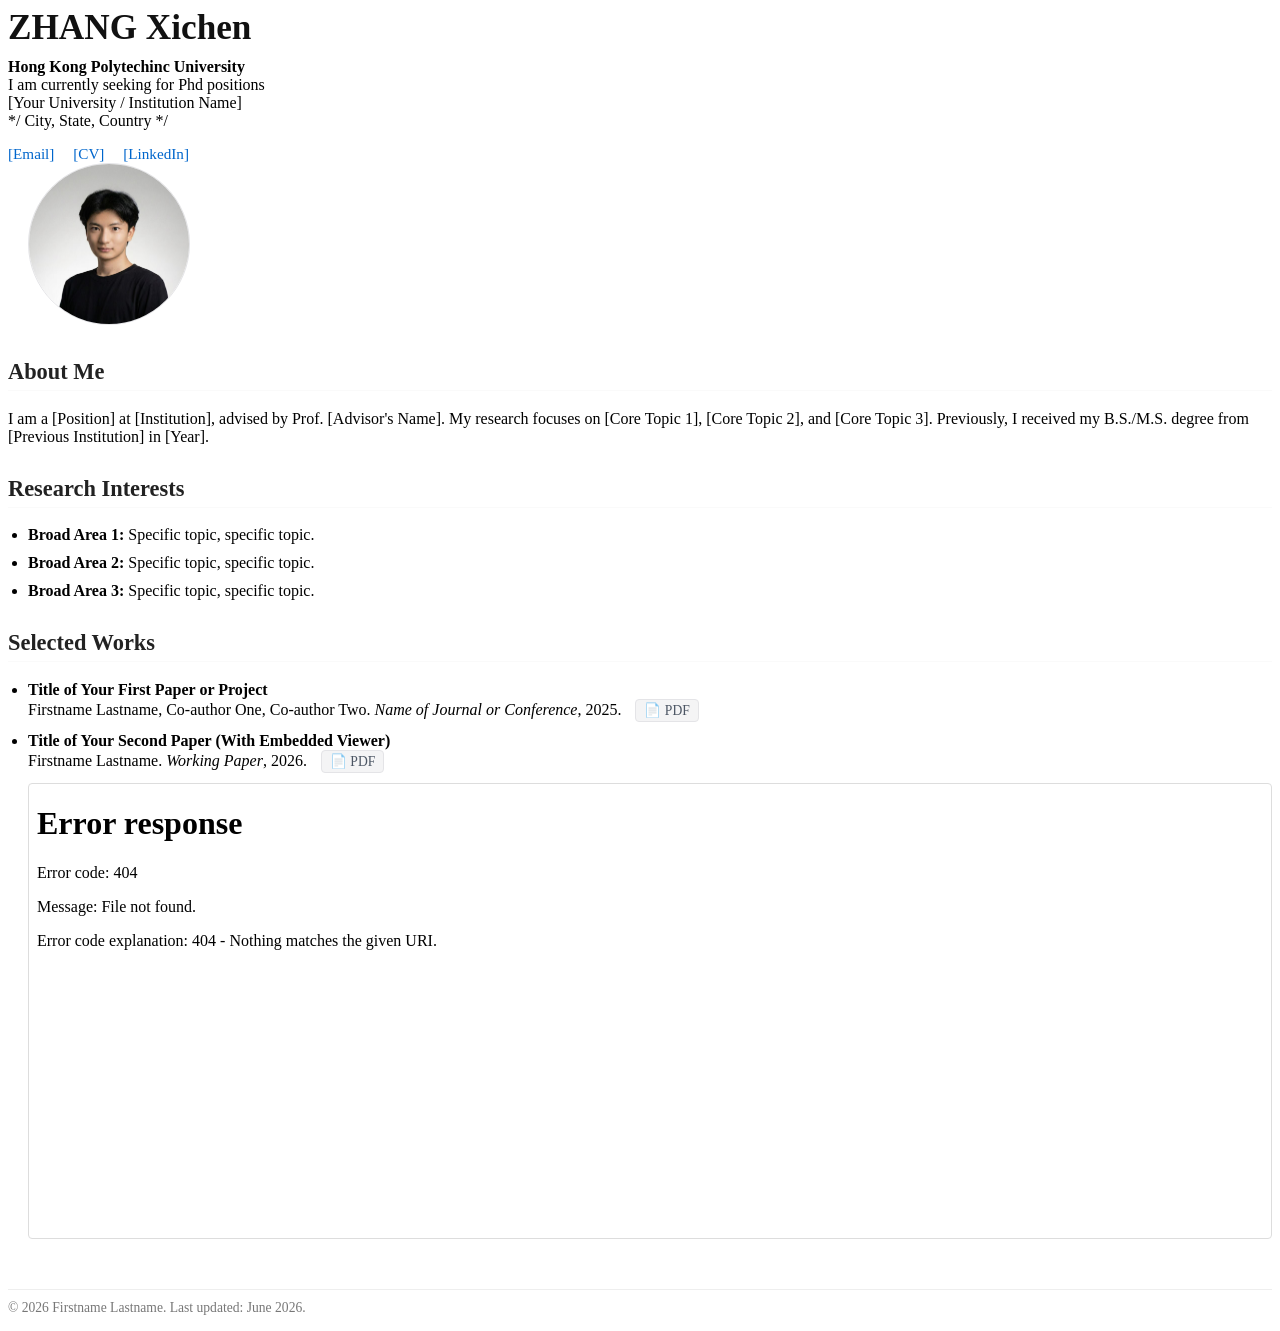
==== index.html @ 63c657f4 "add relevent documents" ====
<!DOCTYPE html>
<html lang="en">
<head>
    <meta charset="UTF-8">
    <meta name="viewport" content="width=device-width, initial-scale=1.0">
    <title>Your Name - Academic Profile</title>
    <style>
          Minimalist Academic Style */
        body {
            font-family: -apple-system, BlinkMacSystemFont, "Segoe UI", Roboto, "Helvetica Neue", Arial, sans-serif;
            line-height: 1.6;
            color: #333;
            max-width: 800px;
            margin: 0 auto;
            padding: 40px 20px;
            background-color: #fff;
        }
        
          Header & Profile Layout */
        .header-container {
            display: flex;
            align-items: flex-start;
            justify-content: space-between;
            flex-wrap: wrap-reverse;
            margin-bottom: 30px;
            border-bottom: 1px solid #eee;
            padding-bottom: 30px;
        }
        .header-info {
            flex: 1;
            min-width: 300px;
        }
        .header-photo {
            margin-left: 20px;
            margin-bottom: 20px;
        }
        .header-photo img {
            width: 160px;
            height: 160px;
             border-radius: 50%;   Makes the photo circular. Remove this line for a square photo. */
            object-fit: cover;
            border: 1px solid #e4e4e7;
        }

        /* Typography & Links */
        h1 { font-size: 2.2rem; color: #111; margin: 0 0 10px 0; }
        h2 { font-size: 1.4rem; color: #222; margin-top: 30px; border-bottom: 1px solid #fafafa; padding-bottom: 5px; }
        p { margin: 0 0 15px; }
        a { color: #0066cc; text-decoration: none; }
        a:hover { text-decoration: underline; }
        ul { padding-left: 20px; }
        li { margin-bottom: 10px; }

        /* Custom Link Bar */
        .link-bar {
            margin-top: 15px;
            font-size: 0.95rem;
        }
        .link-bar a {
            margin-right: 15px;
            font-weight: 500;
        }

        /* PDF Document Button */
        .doc-link {
            display: inline-block;
            background-color: #f4f4f5;
            color: #4b5563;
            padding: 2px 8px;
            border-radius: 4px;
            font-size: 0.85rem;
            margin-left: 10px;
            border: 1px solid #e4e4e7;
        }
        .doc-link:hover {
            background-color: #e4e4e7;
            color: #1f2937;
            text-decoration: none;
        }

        /* Embedded PDF Container */
        .pdf-container {
            margin-top: 10px;
            border: 1px solid #ddd;
            border-radius: 4px;
            overflow: hidden;
        }
    </style>
</head>
<body>

    <!-- Header Section: Info and Photo -->
    <div class="header-container">
        <div class="header-info">
            <h1>ZHANG Xichen</h1>
            <p>
                <strong>Hong Kong Polytechinc University</strong><br>
                I am currently seeking for Phd positions<br>
                 [Your University / Institution Name]<br> */
                  City, State, Country */
            </p>
            
            <!-- Quick Links -->
            <div class="link-bar">
                <a href="mailto:xichen.zhang@connect.polyu.hk">[Email]</a>
                <a href="documents/cv.pdf" target="_blank">[CV]</a>
                <!--<a href="https://scholar.google.com/" target="_blank">[Google Scholar]</a> -->
                <!--<a href="https://github.com/" target="_blank">[GitHub]</a> -->
                <a href="https://www.linkedin.com/in/xichen-zhang-b2058a384/" target="_blank">[LinkedIn]</a>
            </div>
        </div>
        
        <div class="header-photo">
            <!-- Ensure your photo is named profile.jpg and placed in an 'images' folder -->
            <img src="images/profile.jpg" alt="Profile Photo ">
        </div>
    </div>

    <!-- Biography Section -->
    <section id="about">
        <h2>About Me</h2>
        <p>I am a [Position] at [Institution], advised by Prof. [Advisor's Name]. My research focuses on [Core Topic 1], [Core Topic 2], and [Core Topic 3]. Previously, I received my B.S./M.S. degree from [Previous Institution] in [Year].</p>
    </section>

    <!-- Research Interests Section -->
    <section id="research">
        <h2>Research Interests</h2>
        <ul>
            <li><strong>Broad Area 1:</strong> Specific topic, specific topic.</li>
            <li><strong>Broad Area 2:</strong> Specific topic, specific topic.</li>
            <li><strong>Broad Area 3:</strong> Specific topic, specific topic.</li>
        </ul>
    </section>

    <!-- Selected Works / Publications Section -->
    <section id="publications">
        <h2>Selected Works</h2>
        <ul>
            <!-- Method 1: Open PDF in a new tab -->
            <li>
                <strong>Title of Your First Paper or Project</strong> <br>
                Firstname Lastname, Co-author One, Co-author Two. <em>Name of Journal or Conference</em>, 2025.
                <a class="doc-link" href="documents/my_previous_work_1.pdf" target="_blank">📄 PDF</a>
            </li>

            <!-- Method 2: Embedded PDF viewer -->
            <li>
                <strong>Title of Your Second Paper (With Embedded Viewer)</strong> <br>
                Firstname Lastname. <em>Working Paper</em>, 2026.
                <a class="doc-link" href="documents/my_previous_work_2.pdf" target="_blank">📄 PDF</a>
                
                <div class="pdf-container">
                    <!-- The iframe displays the PDF directly on the page -->
                    <iframe src="documents/my_previous_work_2.pdf" width="100%" height="450px" style="border: none;">
                        Your browser does not support inline PDFs. Please download the PDF to view it.
                    </iframe>
                </div>
            </li>
        </ul>
    </section>

    <!-- Footer / Optional Additional Info -->
    <section id="footer" style="margin-top: 50px; font-size: 0.85rem; color: #777; border-top: 1px solid #eee; padding-top: 10px;">
        <p>&copy; 2026 Firstname Lastname. Last updated: June 2026.</p>
    </section>

</body>
</html>
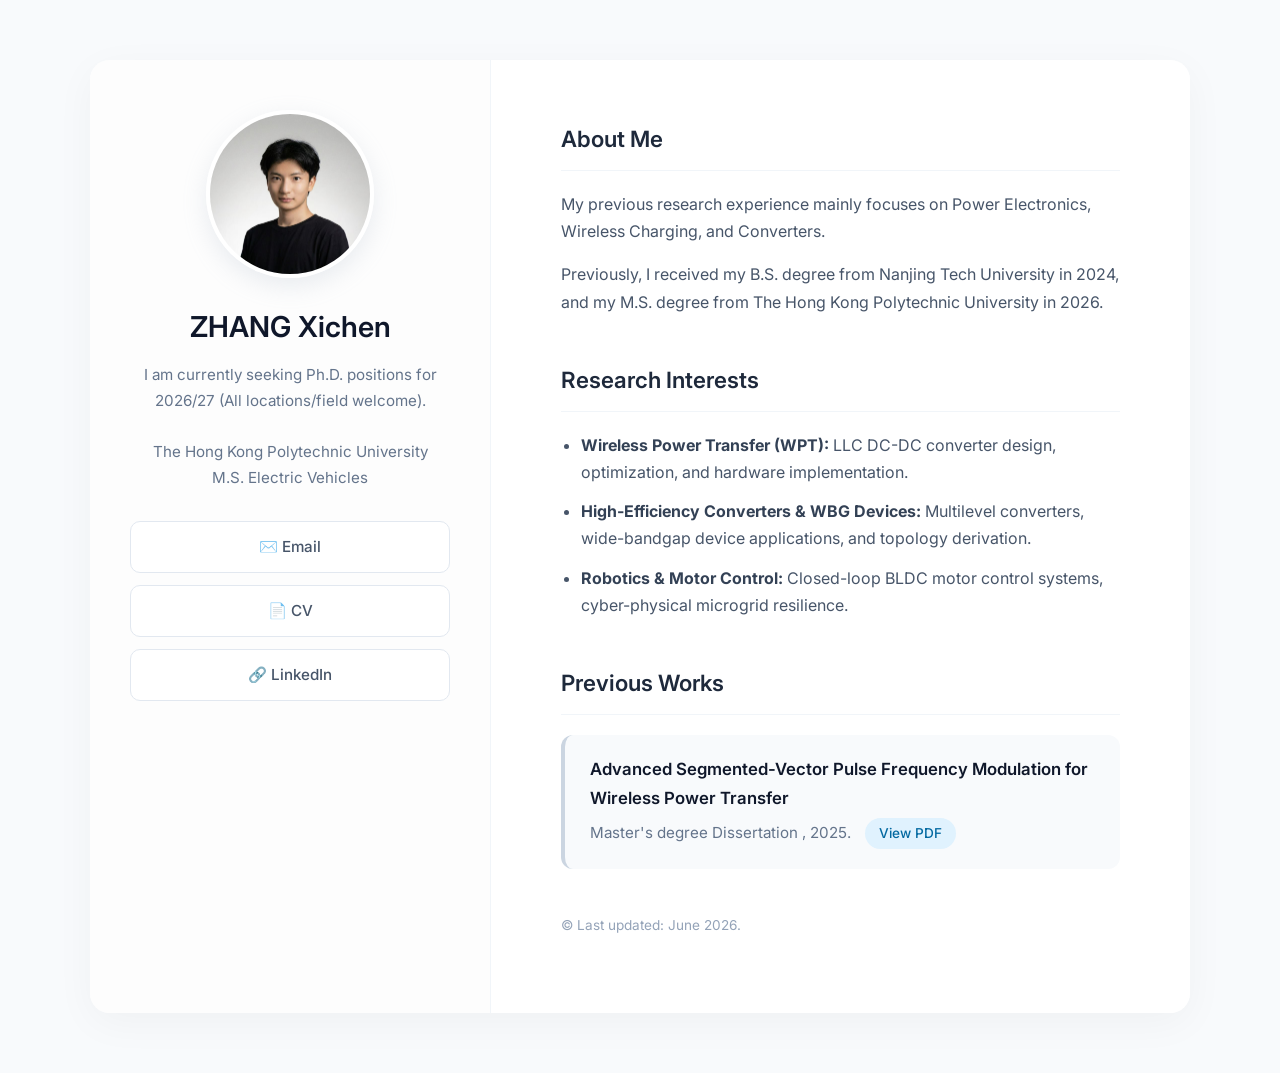
==== commit f55abfb3: "Merge branch 'main' of https://github.com/TheoryOfTheWest/TheoryOfTheWest.github.io" ====
--- a/index.html
+++ b/index.html
@@ -3,166 +3,254 @@
 <head>
     <meta charset="UTF-8">
     <meta name="viewport" content="width=device-width, initial-scale=1.0">
-    <title>Your Name - Academic Profile</title>
+    <title>ZHANG Xichen - Academic Profile</title>
     <style>
-          Minimalist Academic Style */
+        /* 导入现代柔和的无衬线字体 */
+        @import url('https://fonts.googleapis.com/css2?family=Inter:wght@300;400;500;600&display=swap');
+
+        /* 全局样式 */
         body {
-            font-family: -apple-system, BlinkMacSystemFont, "Segoe UI", Roboto, "Helvetica Neue", Arial, sans-serif;
-            line-height: 1.6;
-            color: #333;
-            max-width: 800px;
-            margin: 0 auto;
-            padding: 40px 20px;
-            background-color: #fff;
-        }
-        
-          Header & Profile Layout */
-        .header-container {
-            display: flex;
-            align-items: flex-start;
-            justify-content: space-between;
-            flex-wrap: wrap-reverse;
-            margin-bottom: 30px;
-            border-bottom: 1px solid #eee;
-            padding-bottom: 30px;
-        }
-        .header-info {
-            flex: 1;
-            min-width: 300px;
-        }
-        .header-photo {
-            margin-left: 20px;
-            margin-bottom: 20px;
-        }
-        .header-photo img {
+            font-family: 'Inter', -apple-system, BlinkMacSystemFont, "Segoe UI", Roboto, sans-serif;
+            line-height: 1.7;
+            color: #475569; /* 柔和的深灰色 */
+            background-color: #f8fafc; /* 极浅的蓝灰背景 */
+            margin: 0;
+            padding: 0;
+            display: flex;
+            justify-content: center;
+        }
+
+        /* 页面主容器：采用现代的圆角卡片设计 */
+        .layout-container {
+            display: flex;
+            max-width: 1100px;
+            width: 100%;
+            margin: 60px 20px;
+            background: #ffffff;
+            border-radius: 20px;
+            box-shadow: 0 10px 40px rgba(0, 0, 0, 0.04);
+            overflow: hidden; /* 保证子元素的圆角不溢出 */
+        }
+
+        /* 左侧固定侧边栏 */
+        .sidebar {
+            width: 320px;
+            background-color: #fdfdfd;
+            border-right: 1px solid #f1f5f9;
+            padding: 50px 40px;
+            display: flex;
+            flex-direction: column;
+            align-items: center;
+            text-align: center;
+            flex-shrink: 0; /* 防止被压缩 */
+        }
+
+        .profile-photo {
             width: 160px;
             height: 160px;
-             border-radius: 50%;   Makes the photo circular. Remove this line for a square photo. */
+            border-radius: 50%;
             object-fit: cover;
-            border: 1px solid #e4e4e7;
-        }
-
-        /* Typography & Links */
-        h1 { font-size: 2.2rem; color: #111; margin: 0 0 10px 0; }
-        h2 { font-size: 1.4rem; color: #222; margin-top: 30px; border-bottom: 1px solid #fafafa; padding-bottom: 5px; }
-        p { margin: 0 0 15px; }
-        a { color: #0066cc; text-decoration: none; }
-        a:hover { text-decoration: underline; }
+            margin-bottom: 25px;
+            border: 4px solid #ffffff;
+            box-shadow: 0 8px 24px rgba(148, 163, 184, 0.2);
+        }
+
+        .sidebar h1 {
+            font-size: 1.8rem;
+            font-weight: 600;
+            color: #0f172a;
+            margin: 0 0 10px 0;
+        }
+
+        .sidebar .subtitle {
+            font-size: 0.95rem;
+            color: #64748b;
+            margin-bottom: 30px;
+        }
+
+        /* 左侧链接按钮组 */
+        .link-group {
+            display: flex;
+            flex-direction: column;
+            gap: 12px;
+            width: 100%;
+        }
+
+        .link-group a {
+            display: flex;
+            align-items: center;
+            justify-content: center;
+            padding: 12px;
+            background-color: #ffffff;
+            color: #475569;
+            text-decoration: none;
+            font-size: 0.95rem;
+            font-weight: 500;
+            border-radius: 10px;
+            border: 1px solid #e2e8f0;
+            transition: all 0.3s ease;
+        }
+
+        .link-group a:hover {
+            background-color: #f8fafc;
+            border-color: #cbd5e1;
+            color: #0f172a;
+            transform: translateY(-2px);
+            box-shadow: 0 4px 12px rgba(0,0,0,0.03);
+        }
+
+        /* 右侧主要内容区 */
+        .main-content {
+            flex: 1;
+            padding: 60px 70px;
+            background-color: #ffffff;
+        }
+
+        .main-content section {
+            margin-bottom: 45px;
+        }
+
+        .main-content h2 {
+            font-size: 1.4rem;
+            font-weight: 600;
+            color: #1e293b;
+            margin-top: 0;
+            margin-bottom: 20px;
+            padding-bottom: 12px;
+            border-bottom: 1px solid #f1f5f9;
+        }
+
+        .main-content p {
+            margin: 0 0 16px 0;
+        }
+
+        /* 列表样式 */
         ul { padding-left: 20px; }
-        li { margin-bottom: 10px; }
-
-        /* Custom Link Bar */
-        .link-bar {
-            margin-top: 15px;
-            font-size: 0.95rem;
-        }
-        .link-bar a {
-            margin-right: 15px;
-            font-weight: 500;
-        }
-
-        /* PDF Document Button */
+        li { margin-bottom: 12px; }
+        strong { color: #334155; }
+
+        /* 论文/项目卡片样式 */
+        .pub-item {
+            background: #f8fafc;
+            padding: 20px 25px;
+            border-radius: 12px;
+            border-left: 4px solid #cbd5e1;
+            margin-bottom: 16px;
+            transition: transform 0.2s ease;
+        }
+        
+        .pub-item:hover {
+            transform: translateX(4px);
+        }
+
+        .pub-title {
+            font-weight: 600;
+            color: #0f172a;
+            font-size: 1.05rem;
+            margin-bottom: 6px;
+        }
+
         .doc-link {
             display: inline-block;
-            background-color: #f4f4f5;
-            color: #4b5563;
-            padding: 2px 8px;
-            border-radius: 4px;
+            background-color: #e0f2fe;
+            color: #0369a1;
+            padding: 4px 14px;
+            border-radius: 20px; /* 胶囊型按钮，更现代 */
             font-size: 0.85rem;
+            font-weight: 500;
             margin-left: 10px;
-            border: 1px solid #e4e4e7;
-        }
+            text-decoration: none;
+            transition: all 0.2s ease;
+        }
+
         .doc-link:hover {
-            background-color: #e4e4e7;
-            color: #1f2937;
-            text-decoration: none;
-        }
-
-        /* Embedded PDF Container */
-        .pdf-container {
-            margin-top: 10px;
-            border: 1px solid #ddd;
-            border-radius: 4px;
-            overflow: hidden;
+            background-color: #bae6fd;
+        }
+
+        /* 页脚 */
+        footer {
+            margin-top: 40px;
+            font-size: 0.85rem;
+            color: #94a3b8;
+        }
+
+        /* 响应式设计：在手机或窄屏幕上自动转为上下单栏布局 */
+        @media (max-width: 850px) {
+            .layout-container {
+                flex-direction: column;
+                margin: 0;
+                border-radius: 0;
+            }
+            .sidebar {
+                width: auto;
+                border-right: none;
+                border-bottom: 1px solid #f1f5f9;
+                padding: 40px 20px;
+            }
+            .main-content {
+                padding: 40px 30px;
+            }
         }
     </style>
 </head>
 <body>
 
-    <!-- Header Section: Info and Photo -->
-    <div class="header-container">
-        <div class="header-info">
-            <h1>ZHANG Xichen</h1>
-            <p>
-                <strong>Hong Kong Polytechinc University</strong><br>
-                I am currently seeking for Phd positions<br>
-                 [Your University / Institution Name]<br> */
-                  City, State, Country */
-            </p>
+<div class="layout-container">
+    
+    <!-- 左侧区域：个人信息与链接 -->
+    <aside class="sidebar">
+        <img src="images/profile.jpg" alt="Profile Photo" class="profile-photo">
+        <h1>ZHANG Xichen</h1>
+        <div class="subtitle">
+            I am currently seeking Ph.D. positions for 2026/27 (All locations/field welcome).<br><br>
+            The Hong Kong Polytechnic University<br>
+            M.S. Electric Vehicles
+        </div>
+        
+        <div class="link-group">
+            <a href="mailto:xichen.zhang@connect.polyu.hk">✉️ Email</a>
+            <a href="documents/cv.pdf" target="_blank">📄 CV</a>
+            <a href="https://www.linkedin.com/in/xichen-zhang-b2058a384/" target="_blank">🔗 LinkedIn</a>
+        </div>
+    </aside>
+
+    <!-- 右侧区域：核心学术内容 -->
+    <main class="main-content">
+        
+        <section id="about">
+            <h2>About Me</h2>
+            <p>My previous research experience mainly focuses on Power Electronics, Wireless Charging, and Converters.</p>
+            <p>Previously, I received my B.S. degree from Nanjing Tech University in 2024, and my M.S. degree from The Hong Kong Polytechnic University in 2026.</p>
+        </section>
+
+        <section id="research">
+            <h2>Research Interests</h2>
+            <ul>
+                <li><strong>Wireless Power Transfer (WPT):</strong> LLC DC-DC converter design, optimization, and hardware implementation.</li>
+                <li><strong>High-Efficiency Converters & WBG Devices:</strong> Multilevel converters, wide-bandgap device applications, and topology derivation.</li>
+                <li><strong>Robotics & Motor Control:</strong> Closed-loop BLDC motor control systems, cyber-physical microgrid resilience.</li>
+            </ul>
+        </section>
+
+        <section id="publications">
+            <h2>Previous Works</h2>
             
-            <!-- Quick Links -->
-            <div class="link-bar">
-                <a href="mailto:xichen.zhang@connect.polyu.hk">[Email]</a>
-                <a href="documents/cv.pdf" target="_blank">[CV]</a>
-                <!--<a href="https://scholar.google.com/" target="_blank">[Google Scholar]</a> -->
-                <!--<a href="https://github.com/" target="_blank">[GitHub]</a> -->
-                <a href="https://www.linkedin.com/in/xichen-zhang-b2058a384/" target="_blank">[LinkedIn]</a>
+            <div class="pub-item">
+                <div class="pub-title">Advanced Segmented-Vector Pulse Frequency Modulation for Wireless Power Transfer</div>
+                <div style="font-size: 0.95rem; color: #64748b;">
+                    Master's degree Dissertation , 2025.
+                    <a class="doc-link" href="documents/ASVPFM.pdf" target="_blank">View PDF</a>
+                </div>
             </div>
-        </div>
-        
-        <div class="header-photo">
-            <!-- Ensure your photo is named profile.jpg and placed in an 'images' folder -->
-            <img src="images/profile.jpg" alt="Profile Photo ">
-        </div>
-    </div>
-
-    <!-- Biography Section -->
-    <section id="about">
-        <h2>About Me</h2>
-        <p>I am a [Position] at [Institution], advised by Prof. [Advisor's Name]. My research focuses on [Core Topic 1], [Core Topic 2], and [Core Topic 3]. Previously, I received my B.S./M.S. degree from [Previous Institution] in [Year].</p>
-    </section>
-
-    <!-- Research Interests Section -->
-    <section id="research">
-        <h2>Research Interests</h2>
-        <ul>
-            <li><strong>Broad Area 1:</strong> Specific topic, specific topic.</li>
-            <li><strong>Broad Area 2:</strong> Specific topic, specific topic.</li>
-            <li><strong>Broad Area 3:</strong> Specific topic, specific topic.</li>
-        </ul>
-    </section>
-
-    <!-- Selected Works / Publications Section -->
-    <section id="publications">
-        <h2>Selected Works</h2>
-        <ul>
-            <!-- Method 1: Open PDF in a new tab -->
-            <li>
-                <strong>Title of Your First Paper or Project</strong> <br>
-                Firstname Lastname, Co-author One, Co-author Two. <em>Name of Journal or Conference</em>, 2025.
-                <a class="doc-link" href="documents/my_previous_work_1.pdf" target="_blank">📄 PDF</a>
-            </li>
-
-            <!-- Method 2: Embedded PDF viewer -->
-            <li>
-                <strong>Title of Your Second Paper (With Embedded Viewer)</strong> <br>
-                Firstname Lastname. <em>Working Paper</em>, 2026.
-                <a class="doc-link" href="documents/my_previous_work_2.pdf" target="_blank">📄 PDF</a>
-                
-                <div class="pdf-container">
-                    <!-- The iframe displays the PDF directly on the page -->
-                    <iframe src="documents/my_previous_work_2.pdf" width="100%" height="450px" style="border: none;">
-                        Your browser does not support inline PDFs. Please download the PDF to view it.
-                    </iframe>
-                </div>
-            </li>
-        </ul>
-    </section>
-
-    <!-- Footer / Optional Additional Info -->
-    <section id="footer" style="margin-top: 50px; font-size: 0.85rem; color: #777; border-top: 1px solid #eee; padding-top: 10px;">
-        <p>&copy; 2026 Firstname Lastname. Last updated: June 2026.</p>
-    </section>
+            
+        </section>
+
+        <footer>
+            <p>&copy; Last updated: June 2026.</p>
+        </footer>
+        
+    </main>
+</div>
 
 </body>
 </html>
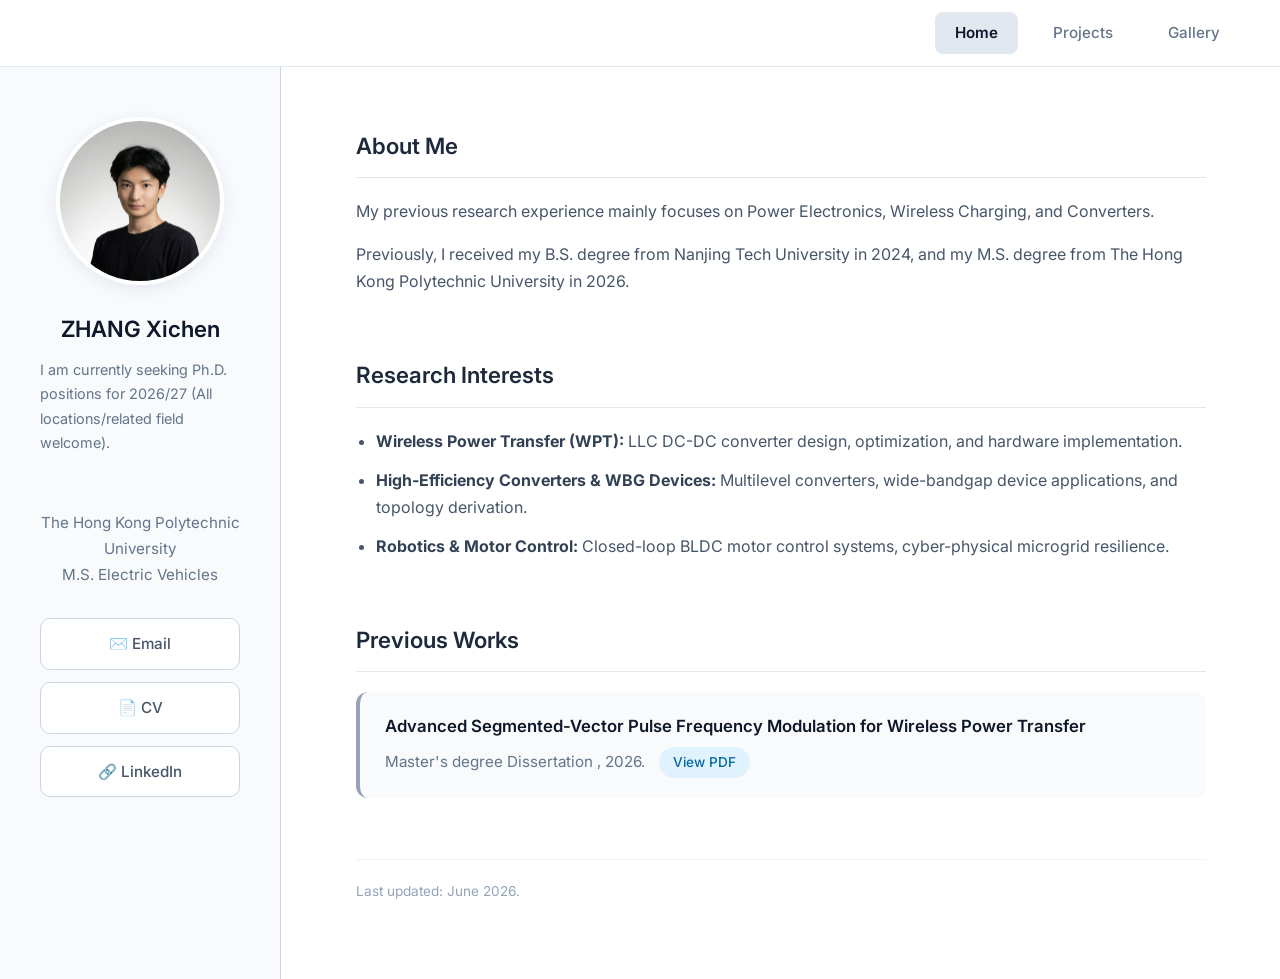
==== commit e9b5d922: "updated ui" ====
--- a/index.html
+++ b/index.html
@@ -12,37 +12,77 @@
         body {
             font-family: 'Inter', -apple-system, BlinkMacSystemFont, "Segoe UI", Roboto, sans-serif;
             line-height: 1.7;
-            color: #475569; /* 柔和的深灰色 */
-            background-color: #f8fafc; /* 极浅的蓝灰背景 */
+            color: #475569;
+            background-color: #ffffff; /* 统一改为纯白背景 */
             margin: 0;
             padding: 0;
             display: flex;
+            flex-direction: column;
+        }
+
+        /* === 全局顶部导航栏 === */
+        .global-nav {
+            width: 100%;
+            background-color: rgba(255, 255, 255, 0.85);
+            backdrop-filter: blur(12px);
+            -webkit-backdrop-filter: blur(12px);
+            border-bottom: 1px solid #e2e8f0;
+            position: sticky;
+            top: 0;
+            z-index: 100;
+            display: flex;
             justify-content: center;
         }
 
-        /* 页面主容器：采用现代的圆角卡片设计 */
+        .nav-inner {
+            max-width: 1200px;
+            width: 100%;
+            padding: 12px 30px;
+            display: flex;
+            justify-content: flex-end; /* 导航项靠右排列 */
+            gap: 15px;
+        }
+
+        .global-nav a {
+            text-decoration: none;
+            color: #64748b;
+            font-weight: 500;
+            font-size: 0.95rem;
+            padding: 8px 20px;
+            border-radius: 8px;
+            transition: all 0.2s ease;
+        }
+
+        .global-nav a:hover {
+            color: #0f172a;
+            background-color: #f1f5f9;
+        }
+
+        .global-nav a.active {
+            color: #0f172a;
+            background-color: #e2e8f0;
+            font-weight: 600;
+        }
+
+        /* 页面主容器：全屏通栏设计 */
         .layout-container {
             display: flex;
-            max-width: 1100px;
-            width: 100%;
-            margin: 60px 20px;
-            background: #ffffff;
-            border-radius: 20px;
-            box-shadow: 0 10px 40px rgba(0, 0, 0, 0.04);
-            overflow: hidden; /* 保证子元素的圆角不溢出 */
-        }
-
-        /* 左侧固定侧边栏 */
+            width: 100%;
+            flex: 1; /* 撑满剩余高度 */
+            min-height: calc(100vh - 60px);
+        }
+
+        /* === 左侧信息栏 (紧贴最左侧) === */
         .sidebar {
-            width: 320px;
-            background-color: #fdfdfd;
-            border-right: 1px solid #f1f5f9;
+            width: 200px;
+            background-color: #f8fafc; /* 给予左侧一个极浅的灰蓝色背景，与右侧白底区分 */
+            border-right: 1px solid #cbd5e1; /* 加深了分界线的颜色 */
             padding: 50px 40px;
             display: flex;
             flex-direction: column;
             align-items: center;
             text-align: center;
-            flex-shrink: 0; /* 防止被压缩 */
+            flex-shrink: 0;
         }
 
         .profile-photo {
@@ -52,17 +92,24 @@
             object-fit: cover;
             margin-bottom: 25px;
             border: 4px solid #ffffff;
-            box-shadow: 0 8px 24px rgba(148, 163, 184, 0.2);
+            box-shadow: 0 4px 15px rgba(148, 163, 184, 0.2);
         }
 
         .sidebar h1 {
-            font-size: 1.8rem;
+            font-size: 1.4rem;
             font-weight: 600;
             color: #0f172a;
             margin: 0 0 10px 0;
         }
 
         .sidebar .subtitle {
+            font-size: 0.90rem;
+            color: #64748b;
+            margin-bottom: 30px;
+            text-align: left; /* <- 加上这一行让文字靠左 */
+            width: 100%;      /* <- 加上这一行确保文字块占满区域，从而完美左对齐 */
+        }
+        .sidebar .subtitle2 {
             font-size: 0.95rem;
             color: #64748b;
             margin-bottom: 30px;
@@ -87,40 +134,49 @@
             font-size: 0.95rem;
             font-weight: 500;
             border-radius: 10px;
-            border: 1px solid #e2e8f0;
+            border: 1px solid #cbd5e1; /* 加深了按钮边框 */
             transition: all 0.3s ease;
         }
 
         .link-group a:hover {
-            background-color: #f8fafc;
-            border-color: #cbd5e1;
+            background-color: #f1f5f9;
             color: #0f172a;
             transform: translateY(-2px);
-            box-shadow: 0 4px 12px rgba(0,0,0,0.03);
-        }
-
-        /* 右侧主要内容区 */
+            box-shadow: 0 4px 12px rgba(0,0,0,0.05);
+        }
+
+        /* === 右侧主要内容区 === */
         .main-content {
             flex: 1;
-            padding: 60px 70px;
             background-color: #ffffff;
-        }
-
-        .main-content section {
+            padding: 60px 40px;
+            display: flex;
+            justify-content: center; /* 确保内容在超大屏幕下居中 */
+        }
+
+        /* 内部内容容器：控制最大阅读宽度 */
+        .content-inner {
+            max-width: 850px;
+            width: 100%;
+            display: flex;
+            flex-direction: column;
+        }
+
+        .content-inner section {
             margin-bottom: 45px;
         }
 
-        .main-content h2 {
+        .content-inner h2 {
             font-size: 1.4rem;
             font-weight: 600;
             color: #1e293b;
             margin-top: 0;
             margin-bottom: 20px;
             padding-bottom: 12px;
-            border-bottom: 1px solid #f1f5f9;
-        }
-
-        .main-content p {
+            border-bottom: 1px solid #e2e8f0;
+        }
+
+        .content-inner p {
             margin: 0 0 16px 0;
         }
 
@@ -134,7 +190,7 @@
             background: #f8fafc;
             padding: 20px 25px;
             border-radius: 12px;
-            border-left: 4px solid #cbd5e1;
+            border-left: 4px solid #94a3b8; /* 加深了卡片的左侧色带 */
             margin-bottom: 16px;
             transition: transform 0.2s ease;
         }
@@ -155,7 +211,7 @@
             background-color: #e0f2fe;
             color: #0369a1;
             padding: 4px 14px;
-            border-radius: 20px; /* 胶囊型按钮，更现代 */
+            border-radius: 20px;
             font-size: 0.85rem;
             font-weight: 500;
             margin-left: 10px;
@@ -169,40 +225,57 @@
 
         /* 页脚 */
         footer {
-            margin-top: 40px;
+            margin-top: auto;
+            padding-top: 20px;
             font-size: 0.85rem;
             color: #94a3b8;
+            border-top: 1px solid #f1f5f9;
         }
 
         /* 响应式设计：在手机或窄屏幕上自动转为上下单栏布局 */
-        @media (max-width: 850px) {
+        @media (max-width: 900px) {
             .layout-container {
                 flex-direction: column;
-                margin: 0;
-                border-radius: 0;
             }
             .sidebar {
-                width: auto;
+                width: 100%;
                 border-right: none;
-                border-bottom: 1px solid #f1f5f9;
+                border-bottom: 1px solid #cbd5e1;
+                padding: 40px 20px;
+                box-sizing: border-box;
+            }
+            .main-content {
                 padding: 40px 20px;
             }
-            .main-content {
-                padding: 40px 30px;
+            .nav-inner {
+                justify-content: center;
             }
         }
     </style>
 </head>
 <body>
 
+<!-- === 全局页面顶部导航栏 === -->
+<nav class="global-nav">
+    <div class="nav-inner">
+        <a href="index.html" class="active">Home</a>
+        <a href="projects.html">Projects</a>
+        <a href="gallery.html">Gallery</a>
+    </div>
+</nav>
+
 <div class="layout-container">
     
-    <!-- 左侧区域：个人信息与链接 -->
+    <!-- 左侧区域：个人信息与链接 (已靠齐最左侧，加深边界线) -->
     <aside class="sidebar">
         <img src="images/profile.jpg" alt="Profile Photo" class="profile-photo">
         <h1>ZHANG Xichen</h1>
         <div class="subtitle">
-            I am currently seeking Ph.D. positions for 2026/27 (All locations/field welcome).<br><br>
+            I am currently seeking Ph.D. positions for 2026/27 (All locations/related field welcome).<br><br>
+            
+        </div>
+
+        <div class="subtitle2">
             The Hong Kong Polytechnic University<br>
             M.S. Electric Vehicles
         </div>
@@ -216,39 +289,42 @@
 
     <!-- 右侧区域：核心学术内容 -->
     <main class="main-content">
-        
-        <section id="about">
-            <h2>About Me</h2>
-            <p>My previous research experience mainly focuses on Power Electronics, Wireless Charging, and Converters.</p>
-            <p>Previously, I received my B.S. degree from Nanjing Tech University in 2024, and my M.S. degree from The Hong Kong Polytechnic University in 2026.</p>
-        </section>
-
-        <section id="research">
-            <h2>Research Interests</h2>
-            <ul>
-                <li><strong>Wireless Power Transfer (WPT):</strong> LLC DC-DC converter design, optimization, and hardware implementation.</li>
-                <li><strong>High-Efficiency Converters & WBG Devices:</strong> Multilevel converters, wide-bandgap device applications, and topology derivation.</li>
-                <li><strong>Robotics & Motor Control:</strong> Closed-loop BLDC motor control systems, cyber-physical microgrid resilience.</li>
-            </ul>
-        </section>
-
-        <section id="publications">
-            <h2>Previous Works</h2>
+        <!-- 阅读安全区：控制最大宽度 -->
+        <div class="content-inner">
             
-            <div class="pub-item">
-                <div class="pub-title">Advanced Segmented-Vector Pulse Frequency Modulation for Wireless Power Transfer</div>
-                <div style="font-size: 0.95rem; color: #64748b;">
-                    Master's degree Dissertation , 2025.
-                    <a class="doc-link" href="documents/ASVPFM.pdf" target="_blank">View PDF</a>
+            <section id="about">
+                <h2>About Me</h2>
+                <p>My previous research experience mainly focuses on Power Electronics, Wireless Charging, and Converters.</p>
+                <p>Previously, I received my B.S. degree from Nanjing Tech University in 2024, and my M.S. degree from The Hong Kong Polytechnic University in 2026.</p>
+            </section>
+
+            <section id="research">
+                <h2>Research Interests</h2>
+                <ul>
+                    <li><strong>Wireless Power Transfer (WPT):</strong> LLC DC-DC converter design, optimization, and hardware implementation.</li>
+                    <li><strong>High-Efficiency Converters & WBG Devices:</strong> Multilevel converters, wide-bandgap device applications, and topology derivation.</li>
+                    <li><strong>Robotics & Motor Control:</strong> Closed-loop BLDC motor control systems, cyber-physical microgrid resilience.</li>
+                </ul>
+            </section>
+
+            <section id="publications">
+                <h2>Previous Works</h2>
+                
+                <div class="pub-item">
+                    <div class="pub-title">Advanced Segmented-Vector Pulse Frequency Modulation for Wireless Power Transfer</div>
+                    <div style="font-size: 0.95rem; color: #64748b;">
+                        Master's degree Dissertation , 2026.
+                        <a class="doc-link" href="documents/ASVPFM.pdf" target="_blank">View PDF</a>
+                    </div>
                 </div>
-            </div>
+                
+            </section>
+
+            <footer>
+                <p> Last updated: June 2026.</p>
+            </footer>
             
-        </section>
-
-        <footer>
-            <p>&copy; Last updated: June 2026.</p>
-        </footer>
-        
+        </div>
     </main>
 </div>
 
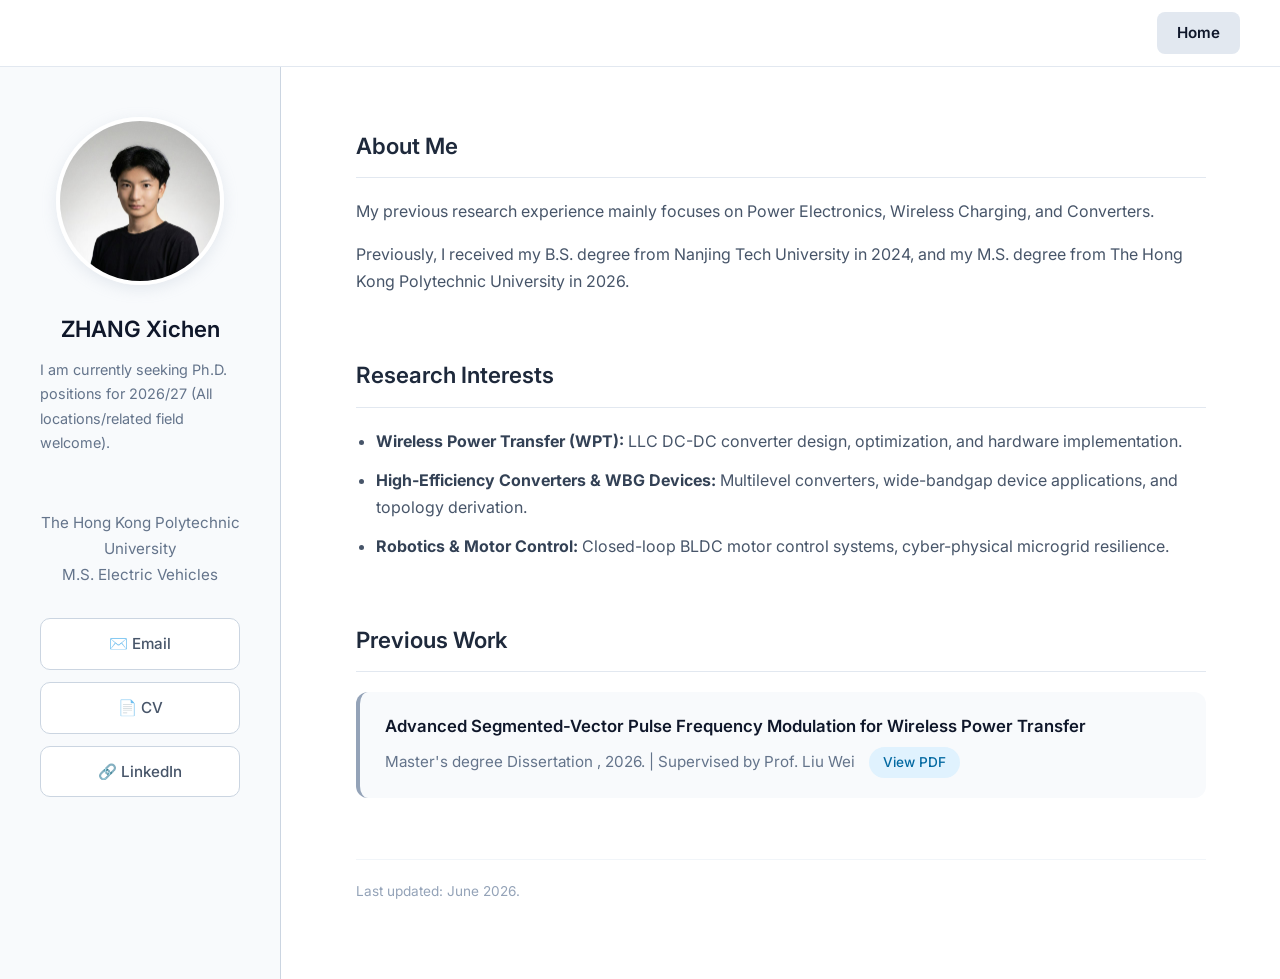
==== commit b92f6ea2: "Update index.html" ====
--- a/index.html
+++ b/index.html
@@ -259,8 +259,8 @@
 <nav class="global-nav">
     <div class="nav-inner">
         <a href="index.html" class="active">Home</a>
-        <a href="projects.html">Projects</a>
-        <a href="gallery.html">Gallery</a>
+        <!-- === <a href="projects.html">Projects</a> === -->
+        <!-- === <a href="gallery.html">Gallery</a> === -->
     </div>
 </nav>
 
@@ -308,12 +308,12 @@
             </section>
 
             <section id="publications">
-                <h2>Previous Works</h2>
+                <h2>Previous Work</h2>
                 
                 <div class="pub-item">
                     <div class="pub-title">Advanced Segmented-Vector Pulse Frequency Modulation for Wireless Power Transfer</div>
                     <div style="font-size: 0.95rem; color: #64748b;">
-                        Master's degree Dissertation , 2026.
+                        Master's degree Dissertation , 2026.   |    Supervised by Prof. Liu Wei
                         <a class="doc-link" href="documents/ASVPFM.pdf" target="_blank">View PDF</a>
                     </div>
                 </div>
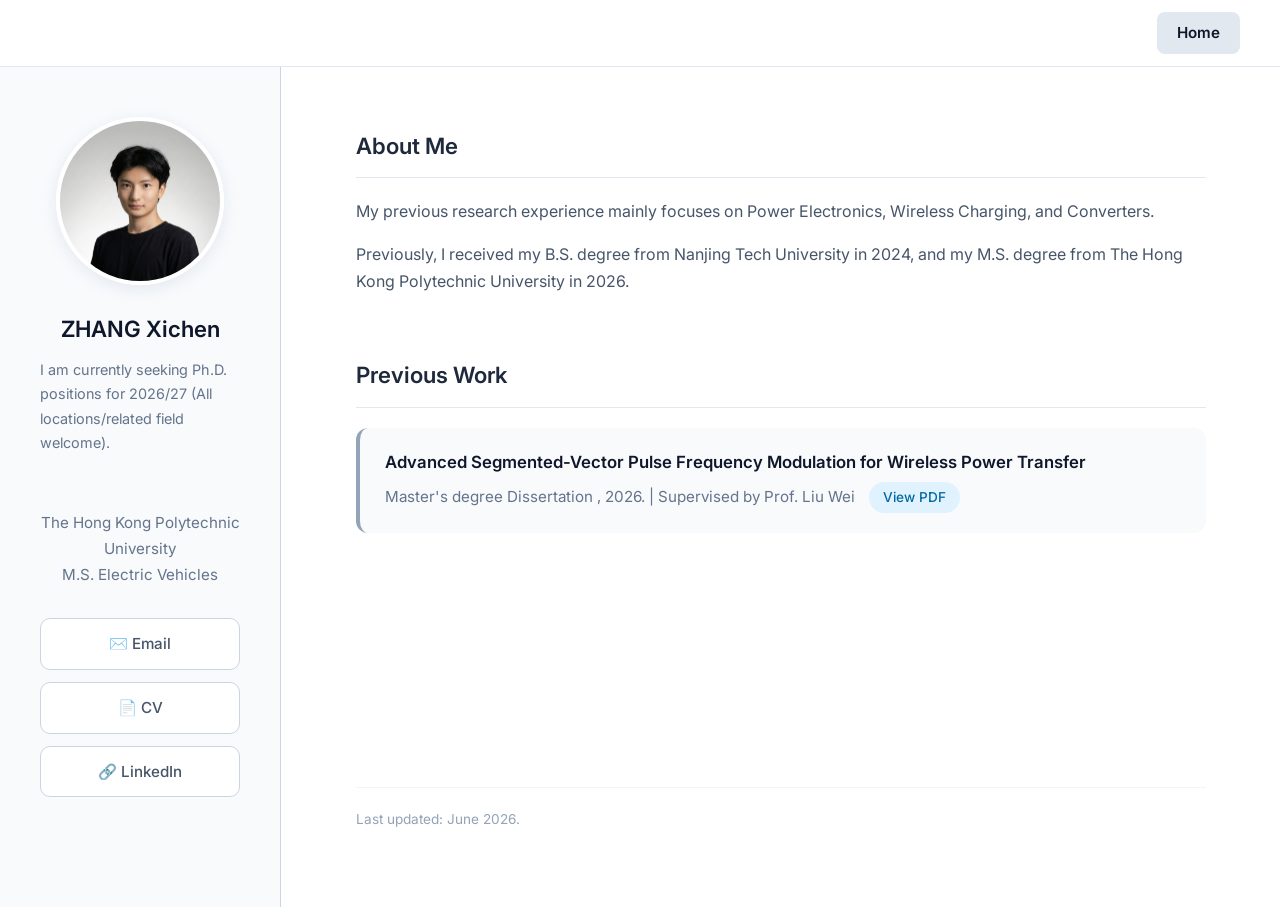
==== commit b183d593: "Update index.html" ====
--- a/index.html
+++ b/index.html
@@ -298,14 +298,15 @@
                 <p>Previously, I received my B.S. degree from Nanjing Tech University in 2024, and my M.S. degree from The Hong Kong Polytechnic University in 2026.</p>
             </section>
 
-            <section id="research">
+
+            <!-- <section id="research">
                 <h2>Research Interests</h2>
                 <ul>
-                    <li><strong>Wireless Power Transfer (WPT):</strong> LLC DC-DC converter design, optimization, and hardware implementation.</li>
-                    <li><strong>High-Efficiency Converters & WBG Devices:</strong> Multilevel converters, wide-bandgap device applications, and topology derivation.</li>
-                    <li><strong>Robotics & Motor Control:</strong> Closed-loop BLDC motor control systems, cyber-physical microgrid resilience.</li>
+                    <li><strong>Wireless Power Transfer (WPT):</strong>  DC-DC converter design, simulation, and hardware implementation.</li>
+
                 </ul>
-            </section>
+            </section> -->
+            
 
             <section id="publications">
                 <h2>Previous Work</h2>
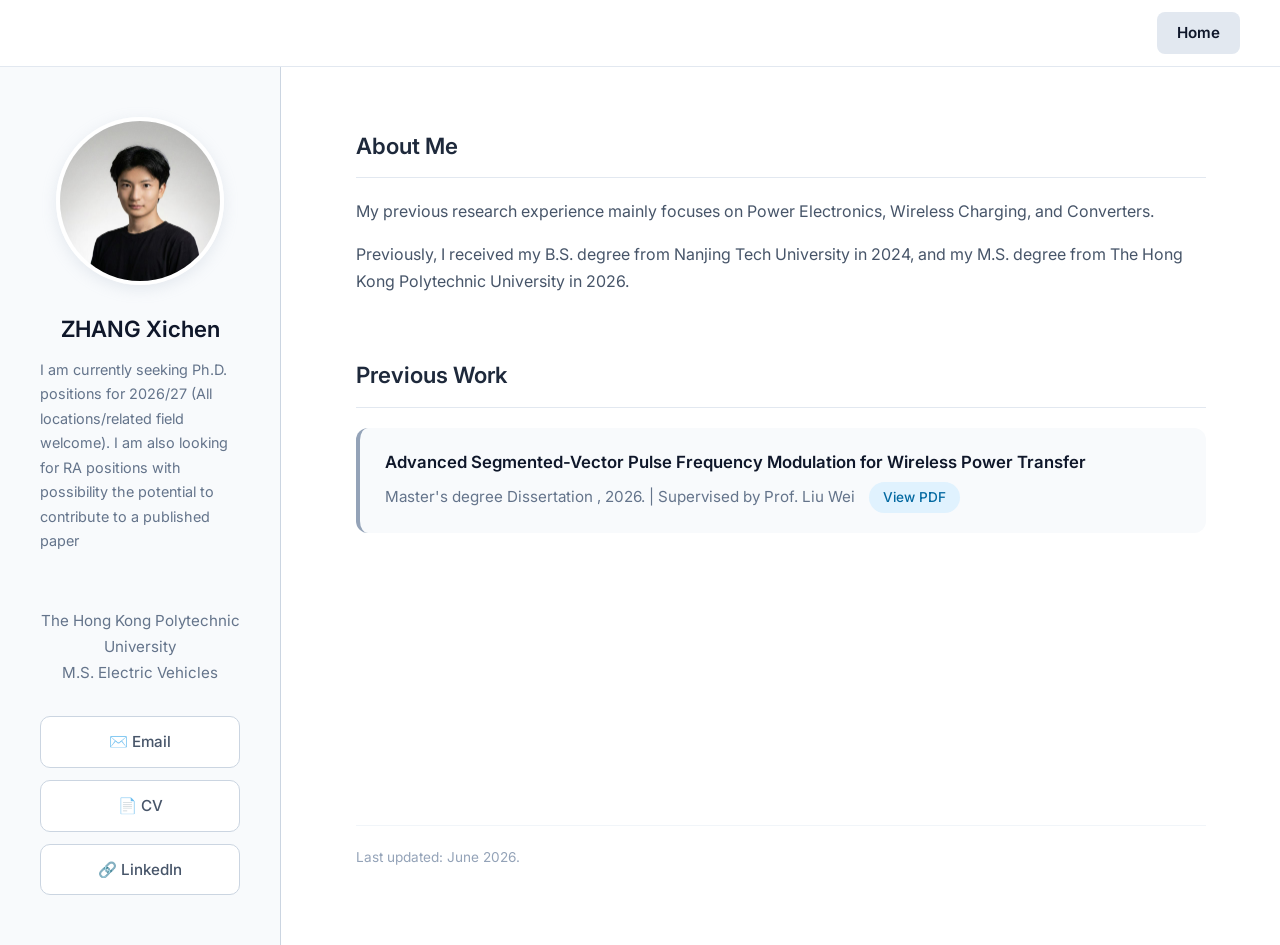
==== commit 6e02a4d0: "add ra seeking" ====
--- a/index.html
+++ b/index.html
@@ -271,7 +271,7 @@
         <img src="images/profile.jpg" alt="Profile Photo" class="profile-photo">
         <h1>ZHANG Xichen</h1>
         <div class="subtitle">
-            I am currently seeking Ph.D. positions for 2026/27 (All locations/related field welcome).<br><br>
+            I am currently seeking Ph.D. positions for 2026/27 (All locations/related field welcome). I am also looking for RA positions with possibility the potential to contribute to a published paper<br><br>
             
         </div>
 
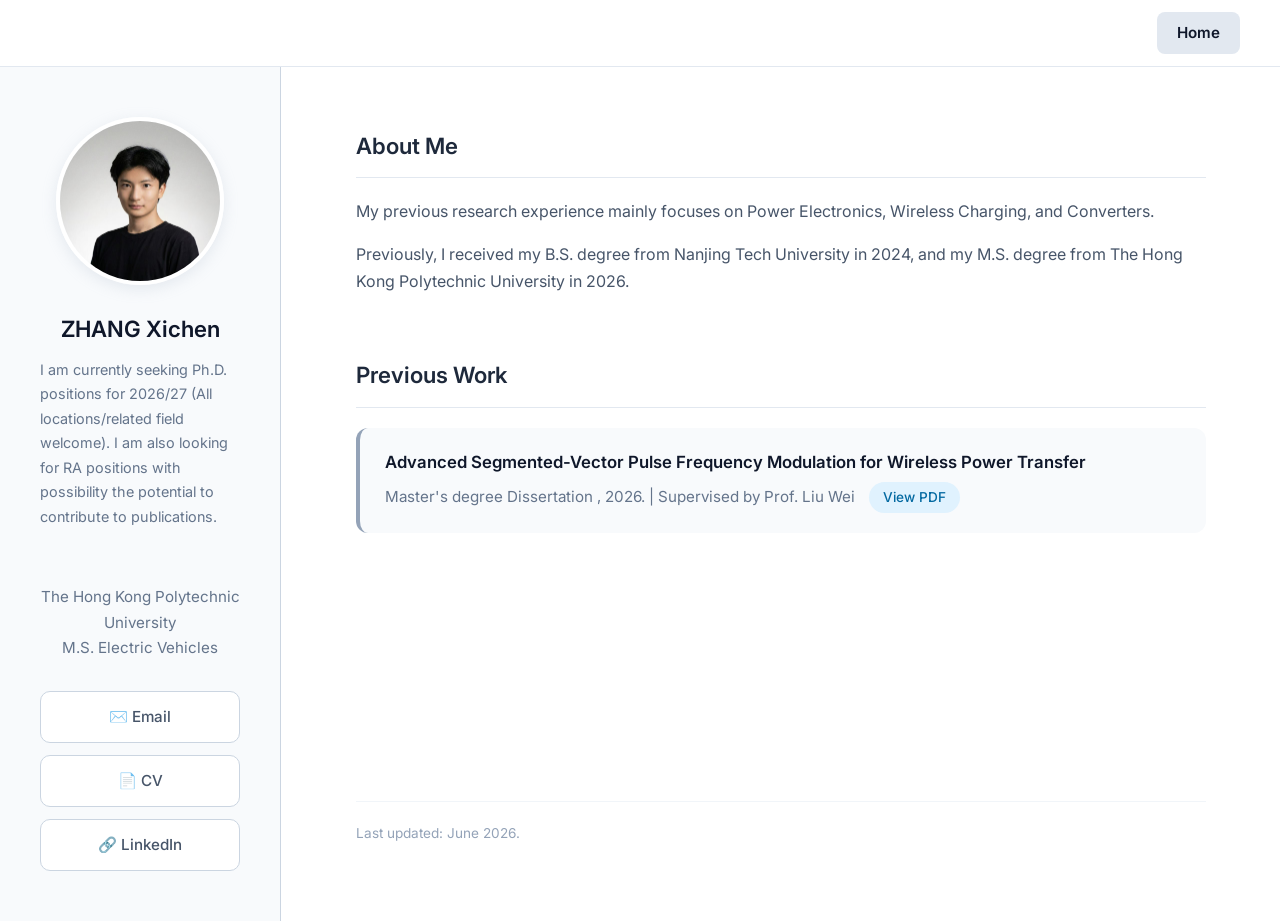
==== commit 6a3290b4: "Update index.html" ====
--- a/index.html
+++ b/index.html
@@ -271,7 +271,7 @@
         <img src="images/profile.jpg" alt="Profile Photo" class="profile-photo">
         <h1>ZHANG Xichen</h1>
         <div class="subtitle">
-            I am currently seeking Ph.D. positions for 2026/27 (All locations/related field welcome). I am also looking for RA positions with possibility the potential to contribute to a published paper<br><br>
+            I am currently seeking Ph.D. positions for 2026/27 (All locations/related field welcome). I am also looking for RA positions with possibility the potential to contribute to publications.<br><br>
             
         </div>
 
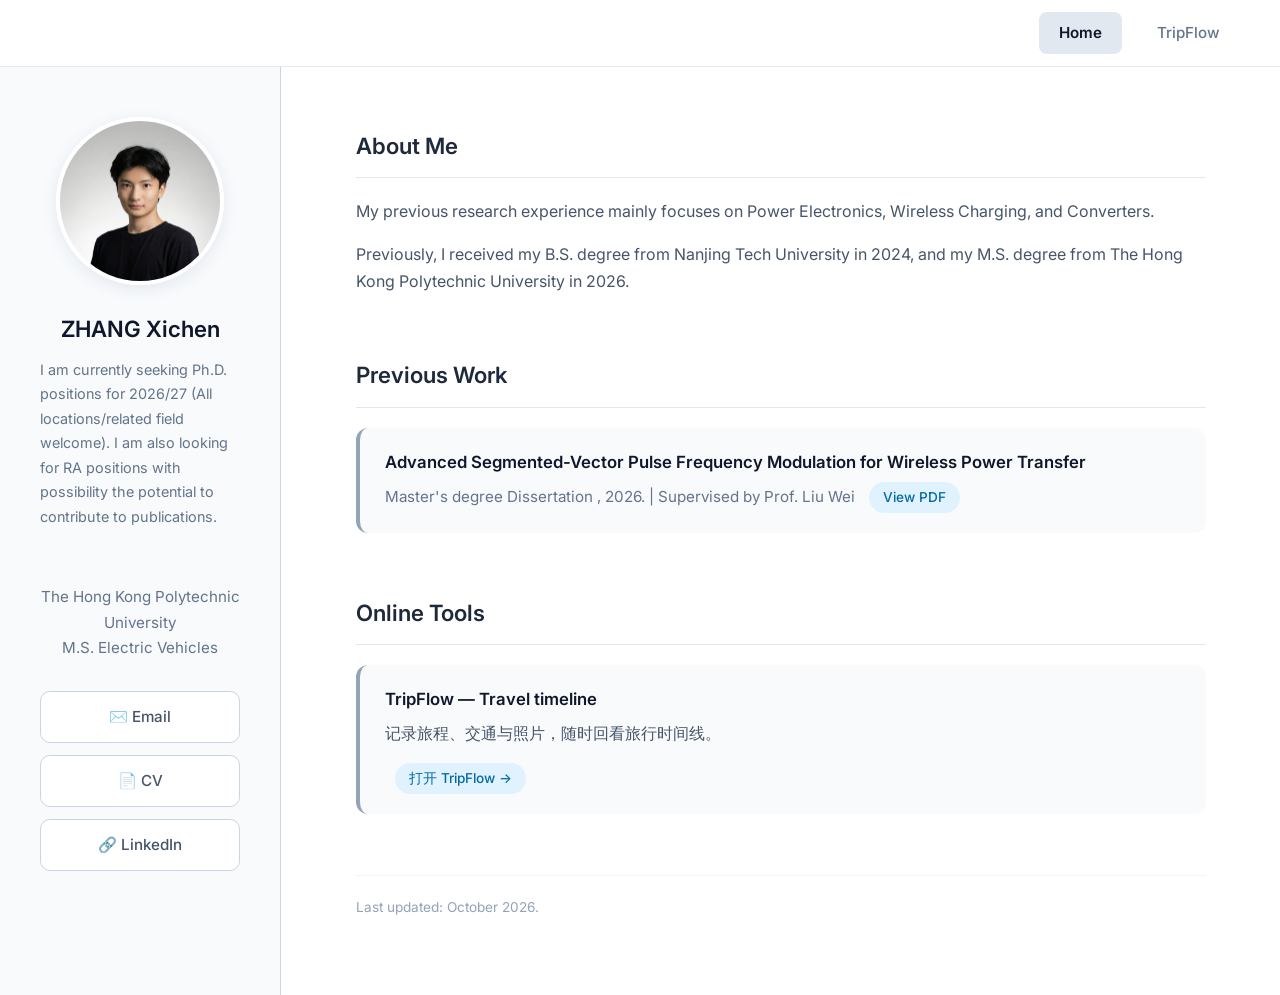
==== commit 46a71706: "feat: 首页增加 TripFlow 入口并发布 v1.0.2 挂载 /tripflow/ 静态应用，保留原学术主页。源码对应 tripflow 提交 64215b6。验证：桌面和手机主页链接、应用" ====
--- a/index.html
+++ b/index.html
@@ -259,6 +259,7 @@
 <nav class="global-nav">
     <div class="nav-inner">
         <a href="index.html" class="active">Home</a>
+        <a href="/tripflow/">TripFlow</a>
         <!-- === <a href="projects.html">Projects</a> === -->
         <!-- === <a href="gallery.html">Gallery</a> === -->
     </div>
@@ -321,8 +322,17 @@
                 
             </section>
 
+            <section id="tripflow">
+                <h2>Online Tools</h2>
+                <div class="pub-item">
+                    <div class="pub-title">TripFlow — Travel timeline</div>
+                    <p lang="zh-CN">记录旅程、交通与照片，随时回看旅行时间线。</p>
+                    <a class="doc-link" href="/tripflow/" lang="zh-CN">打开 TripFlow →</a>
+                </div>
+            </section>
+
             <footer>
-                <p> Last updated: June 2026.</p>
+                <p> Last updated: October 2026.</p>
             </footer>
             
         </div>
